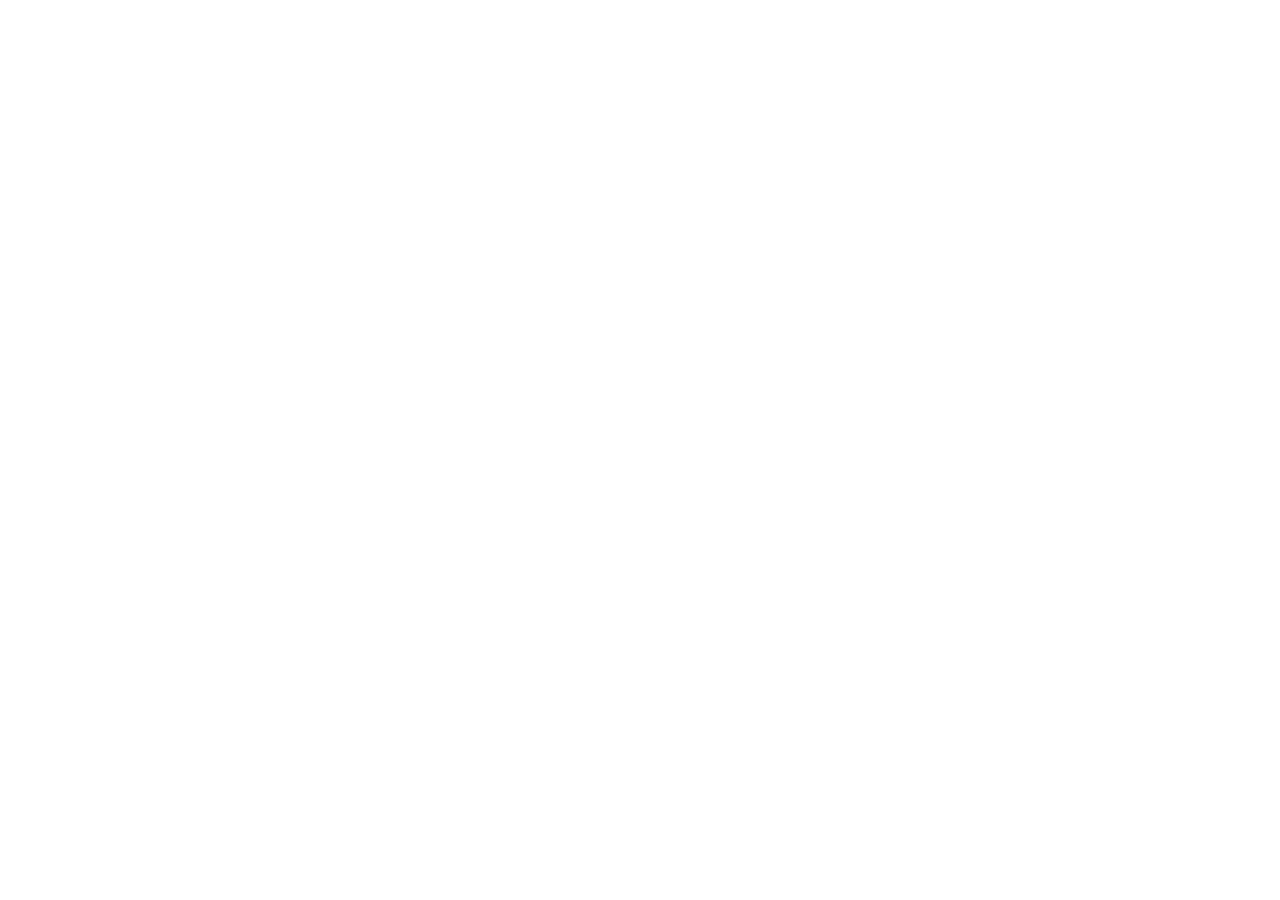
==== index.html @ c5a31db8 "Initial commit: basic project structure" ====
<!DOCTYPE html>
<html lang="en">
<head>
    <meta charset="UTF-8">
    <meta name="viewport" content="width=device-width, initial-scale=1.0">
    <title>Join - Project Management</title>
    <link rel="stylesheet" href="style.css">

</head>
<body>
    
</body>
</html>
---- style.css ----
* {
    margin: 0;
    padding: 0;
    box-sizing: border-box;
    font-family: 'Open Sans', sans-serif;

}
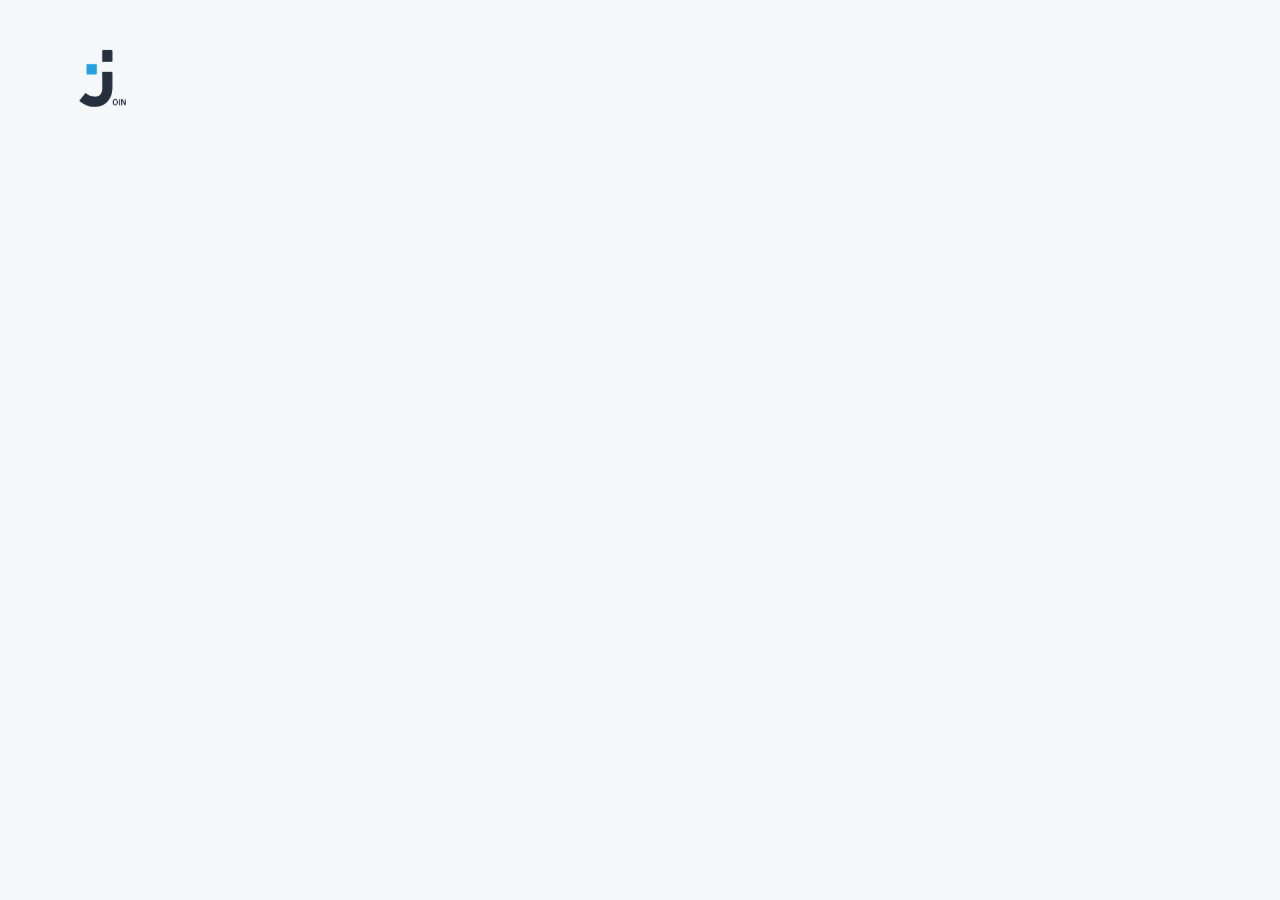
==== commit 0cfe6467: "the first pages to begin" ====
--- a/index.html
+++ b/index.html
@@ -3,11 +3,23 @@
 <head>
     <meta charset="UTF-8">
     <meta name="viewport" content="width=device-width, initial-scale=1.0">
-    <title>Join - Project Management</title>
+    <link rel="stylesheet" href="./css/variables.css">
     <link rel="stylesheet" href="style.css">
+    <title>Join</title>
+</head>
+<body onload="init()"> 
+    <div id="splash-overlay" class="splash-overlay"> 
+        <img src="./assets/img/logo/join_logo.png" class="logo-animated" alt="Join Logo"> 
+    </div>
 
-</head>
-<body>
-    
+    <main id="main-content" class="main-layout d-none"> 
+        <header class="header"> 
+            <img src="./assets/img/logo/join_logo.png" class="header-logo" id="header-logo"> 
+        </header>
+    <section class="content"></section>
+     
+    </main>
+
+    <script src="./js/login.js"></script>
 </body>
 </html>
--- a/css/variables.css
+++ b/css/variables.css
@@ -0,0 +1,34 @@
+:root {
+    /* Main Brand Colors */
+    --primary-color: #2A3647;
+    --secondary-color: #29ABE2;
+    --background-color: #F6F7F8;
+    --text-color: #2A3647;
+    --white: #FFFFFF;
+
+    /* UI Elements */
+    --bg-grey: #F6F7F8;
+    --border-grey: #D1D1D1;
+    --card-shadow: 0px 0px 14px 3px rgba(0, 0, 0, 0.04);
+    --border-radius: 30px;
+    --header-padding: 0 80px;
+
+    /* Priority Colors (Matches Bildschirmfoto 2026-05-13 um 00.01.45.png) */
+    --prio-urgent: #FF3D00;
+    --prio-medium: #FFA800;
+    --prio-low: #7AE229;
+
+    /* Contact Avatar Colors (New from Figma capture) */
+    --avatar-orange: #FF7A00;
+    --avatar-pink: #FF5EB3;
+    --avatar-purple: #6E52FF;
+    --avatar-cyan: #00BEE3;
+    --avatar-teal: #1FD7C1;
+    --avatar-light-orange: #FFAD4E;
+    --avatar-magenta: #FF82FF;
+    --avatar-gold: #F9D000;
+    --avatar-blue: #0038FF;
+    --avatar-lime: #C3FF2B;
+    --avatar-yellow: #FFE62B;
+    --avatar-red: #FF4646;
+}
--- a/style.css
+++ b/style.css
@@ -1,7 +1,360 @@
+@font-face {
+    font-family: 'Inter';
+    src: url('./assets/fonts/Inter/Inter_28pt-Regular.ttf') format('truetype');
+    font-weight: 400;
+    font-style: normal;
+}
+
+@font-face {
+    font-family: 'Inter';
+    src: url('./assets/fonts/Inter/Inter_28pt-Medium.ttf') format('truetype');
+    font-weight: 500;
+    font-style: normal;
+}
+
+@font-face {
+    font-family: 'Inter';
+    src: url('./assets/fonts/Inter/Inter_28pt-Bold.ttf') format('truetype');
+    font-weight: 700;
+    font-style: normal;
+}
+
+/* --- Global Reset & Base --- */
 * {
     margin: 0;
     padding: 0;
     box-sizing: border-box;
-    font-family: 'Open Sans', sans-serif;
-
-}
+    font-family: 'inter', sans-serif;
+}
+
+/* body, input, button {
+    font-family: 'Inter', sans-serif;
+} */
+
+body {
+    background-color: var(--background-color);
+    color: var(--text-color);
+    overflow-x: hidden;
+}
+
+.d-none {
+    display: none !important;
+}
+
+#splash-overlay {
+    position: fixed;
+    top: 0;
+    left: 0;
+    width: 100vw;
+    height: 100vh;
+    display: flex;
+    justify-content: center;
+    align-items: center;
+    z-index: 1000;
+    transition: background-color 0.8s ease;
+}
+
+.splash-overlay.fade-background {
+    background-color: rgba(42, 54, 71, 0);
+    pointer-events: none;
+}
+
+.logo-animated {
+    width: 274px;
+    height: auto;
+    animation: directMove 0.8s ease-in-out 0.5s forwards;
+}
+
+.main-layout {
+    display: grid;
+    grid-template-rows: auto 1fr auto;
+    min-height: 100vh;
+    background-color: var(--background-color);
+    opacity: 1;
+}
+
+.main-layout.show {
+    opacity: 1;
+}
+
+.content {
+    display: flex;
+    justify-content: center;
+    align-items: center;
+}
+
+.header {
+    position: relative;
+    display: flex;
+    justify-content: flex-end;
+    align-items: center;
+    padding: 40px 80px;
+    min-height: 120px;
+}
+
+#header-logo {
+    position: absolute;
+    left: 80px;
+    top: 40px;
+    width: 100px;
+    transition: opacity 0.3s ease;
+}
+
+.header-action {
+    display: flex;
+    align-items: center;
+    white-space: nowrap;
+    gap: 35px;
+}
+
+.header-action span {
+    font-size: 16px;
+}
+
+.header.signup-header {
+    justify-content: flex-start !important;
+    position: static;
+}
+
+
+.header.signup-header .logo {
+    margin-left: 0;
+}
+
+
+.card {
+    background: var(--white);
+    box-shadow: var(--card-shadow);
+    border-radius: 30px;
+    padding: 64px 40px;
+    width: 100%;
+    max-width: 422px;
+    display: flex;
+    flex-direction: column;
+    align-items: center;
+    box-sizing: border-box;
+}
+
+.card h1 {
+    font-weight: 700; 
+}
+
+.signup-form {
+    width: 100%;
+    display: flex;
+    flex-direction: column;
+    align-items: center;
+}
+
+.success-banner {
+    position: fixed;
+    bottom: -150px;
+    left: 50%;
+    transform: translateX(-50%);
+    background-color: var(--primary-color);
+    color: white;
+    padding: 20px 40px;
+    border-radius: 20px;
+    font-size: 24px;
+    transition: bottom 0.5s ease-in-out;
+    z-index: 9999;
+    box-shadow: 0 4px 4px rgba(0, 0, 0, 0.25);
+}
+
+.show-banner {
+    bottom: 100px;
+}
+
+.blue-arrow {
+    display: flex;
+    align-items: center;
+    justify-content: center;
+    gap: 20px;
+    width: 100%;
+    margin-bottom: 8px;
+    position: relative;
+}
+
+.back-arrow {
+    text-decoration: none;
+    color: var(--secondary-color);
+    font-size: 32px;
+    font-weight: 700;
+    position: absolute;
+    left: 0;
+}
+
+.blue-arrow h1 {
+    margin: 0; 
+}
+
+/* --- KEYFRAMES --- */
+
+@keyframes directMove {
+    0% {
+        transform: translate(0, 0) scale(1);
+    }
+    100% {
+        transform: translate(calc(-50vw + 100px), calc(-50vh + 80px)) scale(0.3);
+    }
+}
+
+@keyframes fadeIn {
+    from {
+        opacity: 0;
+    }
+    to {
+        opacity: 1;
+    }
+}
+
+.fade-in {
+    animation: fadeIn 0.5s ease-in forwards;
+}
+
+.blue-underline {
+    background-color: var(--secondary-color);
+    height: 3px;
+    width: 150px;
+    display: block;
+    margin: 8px auto 48px auto;
+}
+
+h1 {
+    font-size: 61px;
+    font-weight: 700;
+}
+
+.input-wrapper {
+    position: relative;
+    width: 100%;
+    margin-bottom: 24px;
+    display: flex;
+    justify-content: center;
+}
+
+.input-wrapper input {
+    width: 100%;
+    box-sizing: border-box;
+    padding: 12px 45px 12px 21px;
+    border: 1px solid var(--border-grey);
+    border-radius: 10px;
+    font-size: 16px;
+    outline: none;
+    height: 48px;
+}
+
+.input-icon {
+    position: absolute;
+    right: 21px;
+    color: var(--border-grey);
+    font-size: 30px; 
+    display: flex;
+    align-items: center;
+    justify-content: center;
+    pointer-events: none;
+}
+
+.form-login-form {
+    width: 100%;
+    display: flex;
+    flex-direction: column;
+    align-items: center;
+}
+
+.btn-container {
+    width: 100%;
+    display: flex;
+    gap: 20px;
+    justify-content: center;
+    margin-top: 40px;
+}
+
+.btn-primary {
+    width: 40%;
+    background-color: var(--primary-color);
+    color: white;
+    padding: 8px 16px;
+    border-radius: 8px;
+    border: none;
+    font-weight: bold;
+    cursor: pointer;
+}
+
+.btn-guest {
+    width: 60%;
+    background-color: var(--white);
+    color: var(--primary-color);
+    border: 1px solid var(--primary-color);
+    border-radius: 8px;
+    padding: 12px 24px;
+    font-weight: 700;
+    cursor: pointer;
+    transition: all 0.1s ease-in-out;
+}
+
+.btn-guest:hover {
+    border: 2px solid var(--secondary-color);
+    color: var(--secondary-color);
+    box-shadow: 0 4px 4px rgba(0, 0, 0, 0.2);
+}
+
+.btn-primary:disabled {
+    background-color: #A8A8A8 !important; 
+    cursor: not-allowed;
+    opacity: 0.7;
+}
+
+.btn-primary {
+    background-color: var(--primary-color);
+    transition: all 0.2s ease-in-out;
+}
+
+.footer {
+    position: absolute; 
+    bottom: 40px;
+    left: 0;
+    right: 0;
+    display: flex;
+    justify-content: center; 
+    gap: 32px;
+    width: 100%;
+}
+
+.footer a {
+    color: var(--border-grey);
+    text-decoration: none;
+    font-size: 14px;
+    transition: color 0.1s ease-in-out;
+}
+
+.footer a:hover {
+    color: var(--secondary-color);
+    font-weight: 700;
+}
+
+/* --- Responsiveness --- */
+@media(max-width: 500px) {
+    .card {
+        padding: 32px 16px;
+    }
+    .btn-container {
+        flex-direction: column;
+        width: 100%;
+    }
+    button {
+        width: 100%;
+    }
+
+    @keyframes directMove {
+        to {
+            transform: translate(calc(-50vw + 60px), calc(-50vh + 50px)) scale(0.25);
+        }
+    }
+}
+
+@media(max-width: 320px) {
+    .card {
+        padding: 24px 12px;
+    }
+}
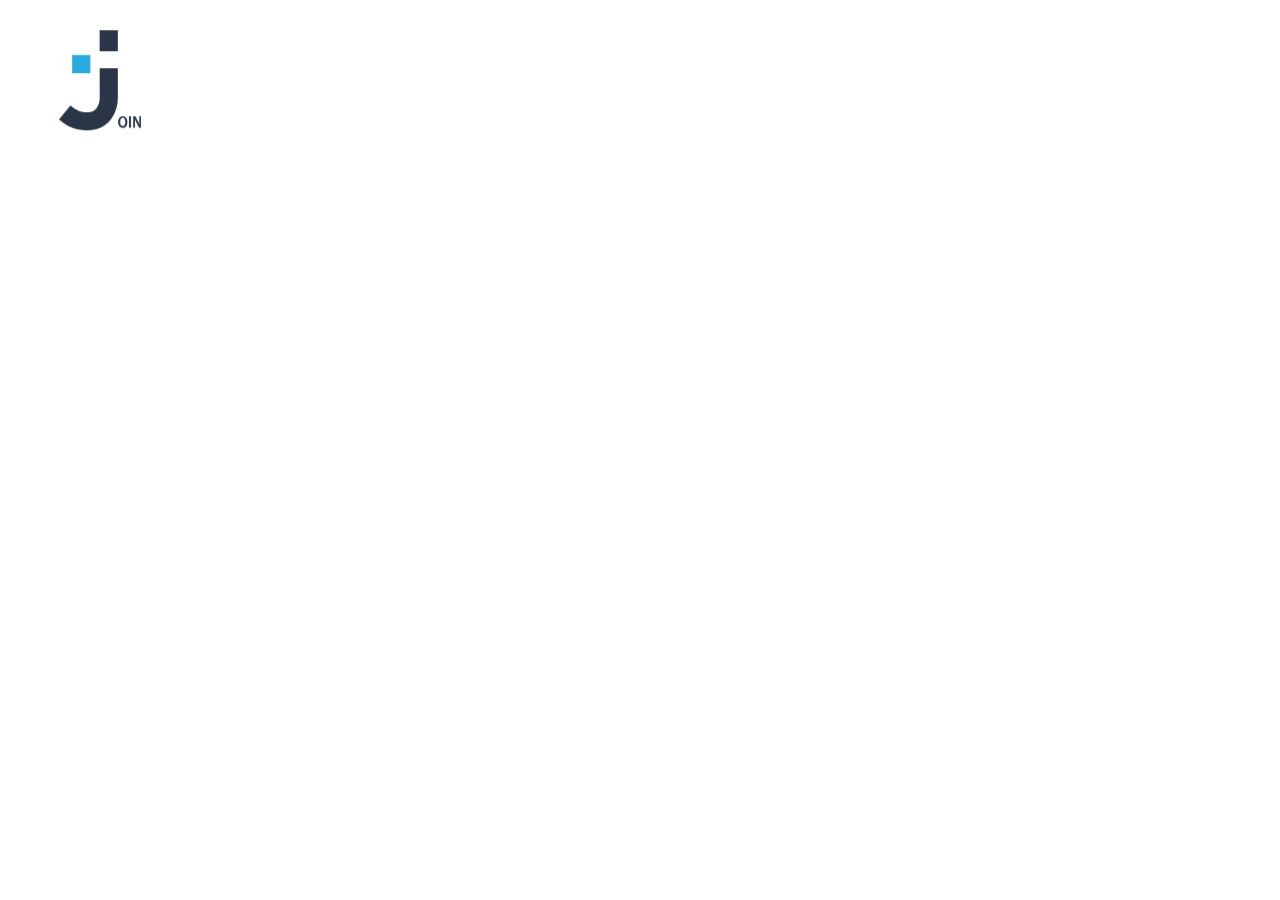
==== commit bcde6e64: "style: signup card and logos perfect according to figma" ====
--- a/index.html
+++ b/index.html
@@ -3,18 +3,19 @@
 <head>
     <meta charset="UTF-8">
     <meta name="viewport" content="width=device-width, initial-scale=1.0">
+    <link rel="icon" type="image/png" href="./assets/img/logo/fav_icon.png">
     <link rel="stylesheet" href="./css/variables.css">
     <link rel="stylesheet" href="style.css">
     <title>Join</title>
 </head>
 <body onload="init()"> 
     <div id="splash-overlay" class="splash-overlay"> 
-        <img src="./assets/img/logo/join_logo.png" class="logo-animated" alt="Join Logo"> 
+        <img src="./assets/img/logo/join_logo.svg" class="logo-animated" alt="Join Logo"> 
     </div>
 
     <main id="main-content" class="main-layout d-none"> 
         <header class="header"> 
-            <img src="./assets/img/logo/join_logo.png" class="header-logo" id="header-logo"> 
+            <img src="./assets/img/logo/join_logo.svg" class="header-logo" id="header-logo"> 
         </header>
     <section class="content"></section>
      
--- a/css/variables.css
+++ b/css/variables.css
@@ -5,6 +5,7 @@
     --background-color: #F6F7F8;
     --text-color: #2A3647;
     --white: #FFFFFF;
+    --footer: #A8A8A8;
 
     /* UI Elements */
     --bg-grey: #F6F7F8;
--- a/style.css
+++ b/style.css
@@ -24,7 +24,7 @@
     margin: 0;
     padding: 0;
     box-sizing: border-box;
-    font-family: 'inter', sans-serif;
+    font-family: 'Inter', sans-serif;
 }
 
 /* body, input, button {
@@ -32,9 +32,9 @@
 } */
 
 body {
-    background-color: var(--background-color);
-    color: var(--text-color);
+    margin: 0;
     overflow-x: hidden;
+    height: 100vh;
 }
 
 .d-none {
@@ -54,6 +54,34 @@
     transition: background-color 0.8s ease;
 }
 
+/* --- KEYFRAMES --- */
+
+@keyframes directMove {
+    0% {
+        transform: translate(0, 0) scale(1);
+    }
+    100% {
+        transform: translate(calc(-50vw + 100px), calc(-50vh + 80px)) scale(0.3);
+    }
+}
+
+@keyframes fadeIn {
+    from {
+        opacity: 0;
+    }
+    to {
+        opacity: 1;
+    }
+}
+
+.fade-in {
+    animation: fadeIn 0.5s ease-in forwards;
+}
+
+h1 {
+    font-size: 61px;
+    font-weight: 700;
+}
 .splash-overlay.fade-background {
     background-color: rgba(42, 54, 71, 0);
     pointer-events: none;
@@ -68,9 +96,8 @@
 .main-layout {
     display: grid;
     grid-template-rows: auto 1fr auto;
-    min-height: 100vh;
-    background-color: var(--background-color);
-    opacity: 1;
+    height: 100vh;
+    overflow: hidden;
 }
 
 .main-layout.show {
@@ -81,62 +108,87 @@
     display: flex;
     justify-content: center;
     align-items: center;
-}
-
-.header {
-    position: relative;
-    display: flex;
-    justify-content: flex-end;
-    align-items: center;
-    padding: 40px 80px;
-    min-height: 120px;
-}
-
-#header-logo {
-    position: absolute;
-    left: 80px;
-    top: 40px;
-    width: 100px;
-    transition: opacity 0.3s ease;
+    height: 100%;
+    width: 100%;
+}
+/* --- Header Global (Index, Login y Sign Up) --- */
+header, .header {
+    display: flex;
+    justify-content: space-between;
+    align-items: center;
+    padding: 20px 80px;
+    width: 100%;
+    min-height: auto;
+    box-sizing: border-box;
+}
+
+#header-logo, .header .logo {
+    position: static;
+    width: 140px; 
+    height: auto;
+    display: block;
+}
+
+.header.signup-header {
+    justify-content: flex-start !important;
 }
 
 .header-action {
     display: flex;
     align-items: center;
+    gap: 35px;
     white-space: nowrap;
-    gap: 35px;
 }
 
 .header-action span {
     font-size: 16px;
 }
 
-.header.signup-header {
-    justify-content: flex-start !important;
-    position: static;
-}
-
-
-.header.signup-header .logo {
-    margin-left: 0;
-}
-
-
 .card {
-    background: var(--white);
+    background-color: var(--white);
+    border-radius: var(--border-radius);
     box-shadow: var(--card-shadow);
+    width: 652px;
+    padding: clamp(20px, 4vh, 48px) 115px;
+    display: flex;
+    flex-direction: column;
+    align-items: center;
+    gap: clamp(10px, 2vh, 32px);  
+    margin: 0 auto;
+    box-sizing: border-box;
+    max-height: calc(100vh - 200px); 
+    overflow-y: auto;
+}
+
+.card h1 {
+    font-size: 61px; 
+    font-weight: 700;
+    margin: 0;
+}
+
+.blue-underline {
+    width: 150px;
+    height: 3px;
+    background-color: var(--main-blue);
+    margin-top: -16px;
+}
+
+/* --- Sign Up Card --- */
+.card.signup-card {
+    width: 598px;
+    min-height: 630px; 
+    height: auto;
     border-radius: 30px;
-    padding: 64px 40px;
-    width: 100%;
-    max-width: 422px;
+    padding: 48px 88px;
+    gap: 32px;
     display: flex;
     flex-direction: column;
     align-items: center;
+    background-color: var(--white);
+    box-shadow: var(--card-shadow);
     box-sizing: border-box;
-}
-
-.card h1 {
-    font-weight: 700; 
+    margin: 0 auto;
+    overflow: visible;
 }
 
 .signup-form {
@@ -144,6 +196,45 @@
     display: flex;
     flex-direction: column;
     align-items: center;
+    gap: 24px; 
+}
+
+.signup-form .input-wrapper {
+    width: 122px;
+    width: 422px; 
+    height: 48px;
+}
+
+#signup-btn {
+    width: 126px;
+    height: 55px;
+    padding: 15px 24px;
+    border-radius: 8px;
+    background-color: #2A3647 !important;
+    color: var(--white);
+    font-size: 16px;
+    font-weight: 700;
+    white-space: nowrap;
+    display: flex;
+    align-items: center;
+    justify-content: center;
+    border: none;
+    cursor: pointer;
+}
+
+.privacy-wrapper label {
+    color: #A8A8A8;
+    font-size: 16px;
+}
+
+.privacy-wrapper a {
+    color: #29ABE2;
+    text-decoration: none;
+    font-weight: 400;
+}
+
+.privacy-wrapper a:hover {
+    text-decoration: underline;
 }
 
 .success-banner {
@@ -188,115 +279,103 @@
     margin: 0; 
 }
 
-/* --- KEYFRAMES --- */
-
-@keyframes directMove {
-    0% {
-        transform: translate(0, 0) scale(1);
-    }
-    100% {
-        transform: translate(calc(-50vw + 100px), calc(-50vh + 80px)) scale(0.3);
-    }
-}
-
-@keyframes fadeIn {
-    from {
-        opacity: 0;
-    }
-    to {
-        opacity: 1;
-    }
-}
-
-.fade-in {
-    animation: fadeIn 0.5s ease-in forwards;
-}
-
-.blue-underline {
-    background-color: var(--secondary-color);
-    height: 3px;
-    width: 150px;
-    display: block;
-    margin: 8px auto 48px auto;
-}
-
-h1 {
-    font-size: 61px;
-    font-weight: 700;
-}
-
 .input-wrapper {
     position: relative;
-    width: 100%;
-    margin-bottom: 24px;
-    display: flex;
-    justify-content: center;
+    width: 422px;
+    height: 48px;
 }
 
 .input-wrapper input {
     width: 100%;
-    box-sizing: border-box;
-    padding: 12px 45px 12px 21px;
+    height: 100%;
+    padding: 12px 21px; 
+    padding-right: 50px;    
     border: 1px solid var(--border-grey);
     border-radius: 10px;
-    font-size: 16px;
-    outline: none;
-    height: 48px;
+    background-color: var(--white);
+    font-size: 20px;
+    box-sizing: border-box;
+
 }
 
 .input-icon {
     position: absolute;
     right: 21px;
-    color: var(--border-grey);
-    font-size: 30px; 
-    display: flex;
-    align-items: center;
-    justify-content: center;
+    top: 50%;
+    transform: translateY(-50%);
+    width: 24px;
+    height: 24px;
     pointer-events: none;
 }
 
+.input-icon img {
+    width: 100%;
+    height: 100%;
+    object-fit: contain;
+}
+
+input::placeholder {
+    color: #D1D1D1;
+    font-weight: 400;
+    opacity: 1;
+}
+
 .form-login-form {
     width: 100%;
     display: flex;
     flex-direction: column;
     align-items: center;
+    gap: 32px;
 }
 
 .btn-container {
-    width: 100%;
-    display: flex;
-    gap: 20px;
-    justify-content: center;
-    margin-top: 40px;
+    display: flex;
+    justify-content: center;
+    gap: 35px;
+    margin-top: 8px;
+    width: 100%;
 }
 
 .btn-primary {
-    width: 40%;
+    /* Dimensiones */
+    width: 110px; 
+    height: 48px;
+    padding: 15px 24px;
     background-color: var(--primary-color);
-    color: white;
-    padding: 8px 16px;
+    color: var(--white);
     border-radius: 8px;
     border: none;
-    font-weight: bold;
+    font-size: 21px;
+    font-weight: 700;
+    display: flex;
+    align-items: center;
+    justify-content: center;
     cursor: pointer;
+    transition: background 0.2s;
 }
 
 .btn-guest {
-    width: 60%;
+    width: 177px;
+    height: 48px;
+    padding: 15px 24px;
     background-color: var(--white);
     color: var(--primary-color);
     border: 1px solid var(--primary-color);
     border-radius: 8px;
-    padding: 12px 24px;
-    font-weight: 700;
+    font-size: 21px;
+    font-weight: 700;
+    white-space: nowrap;
+    display: flex;
+    align-items: center;
+    justify-content: center;
     cursor: pointer;
-    transition: all 0.1s ease-in-out;
+    transition: all 0.2s ease;
 }
 
 .btn-guest:hover {
-    border: 2px solid var(--secondary-color);
+    border-color: var(--secondary-color);
     color: var(--secondary-color);
-    box-shadow: 0 4px 4px rgba(0, 0, 0, 0.2);
+    box-shadow: 0px 4px 4px rgba(0, 0, 0, 0.1);
 }
 
 .btn-primary:disabled {
@@ -311,21 +390,19 @@
 }
 
 .footer {
-    position: absolute; 
-    bottom: 40px;
-    left: 0;
-    right: 0;
-    display: flex;
-    justify-content: center; 
+    display: flex;
+    justify-content: center;
+    align-items: center;
     gap: 32px;
+    padding: 20px 0;
     width: 100%;
 }
 
 .footer a {
-    color: var(--border-grey);
+    font-size: 16px;
+    color: #A8A8A8;
     text-decoration: none;
-    font-size: 14px;
-    transition: color 0.1s ease-in-out;
+    transition: color 0.2s ease;
 }
 
 .footer a:hover {
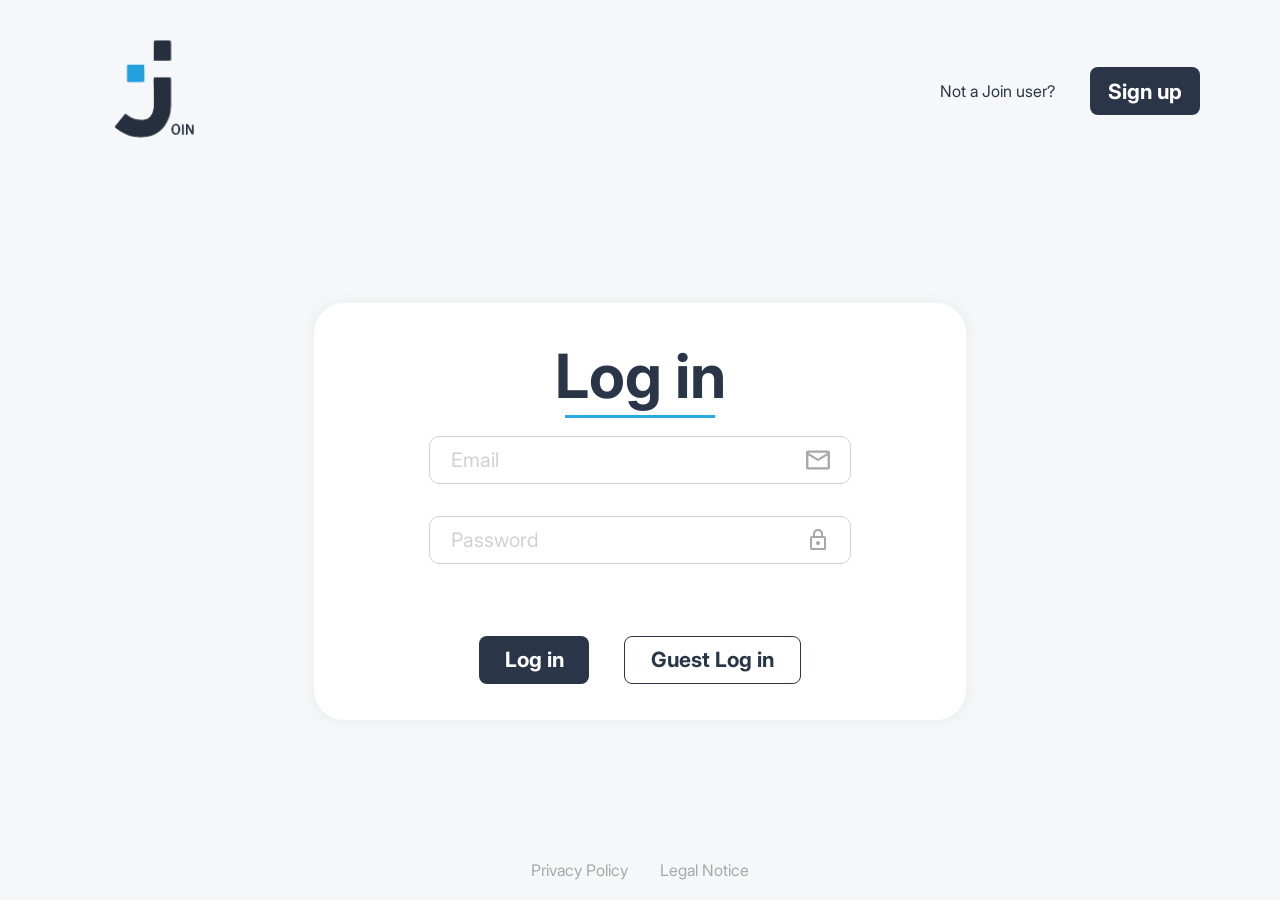
==== commit e4216251: "style: update login and signup pages with new clean design" ====
--- a/index.html
+++ b/index.html
@@ -22,5 +22,6 @@
     </main>
 
     <script src="./js/login.js"></script>
+    
 </body>
 </html>
--- a/style.css
+++ b/style.css
@@ -410,6 +410,11 @@
     font-weight: 700;
 }
 
+.blue-underline {
+    width: 150px;
+    height: 3px;
+    background-color: var(--secondary-color);
+}
 /* --- Responsiveness --- */
 @media(max-width: 500px) {
     .card {
